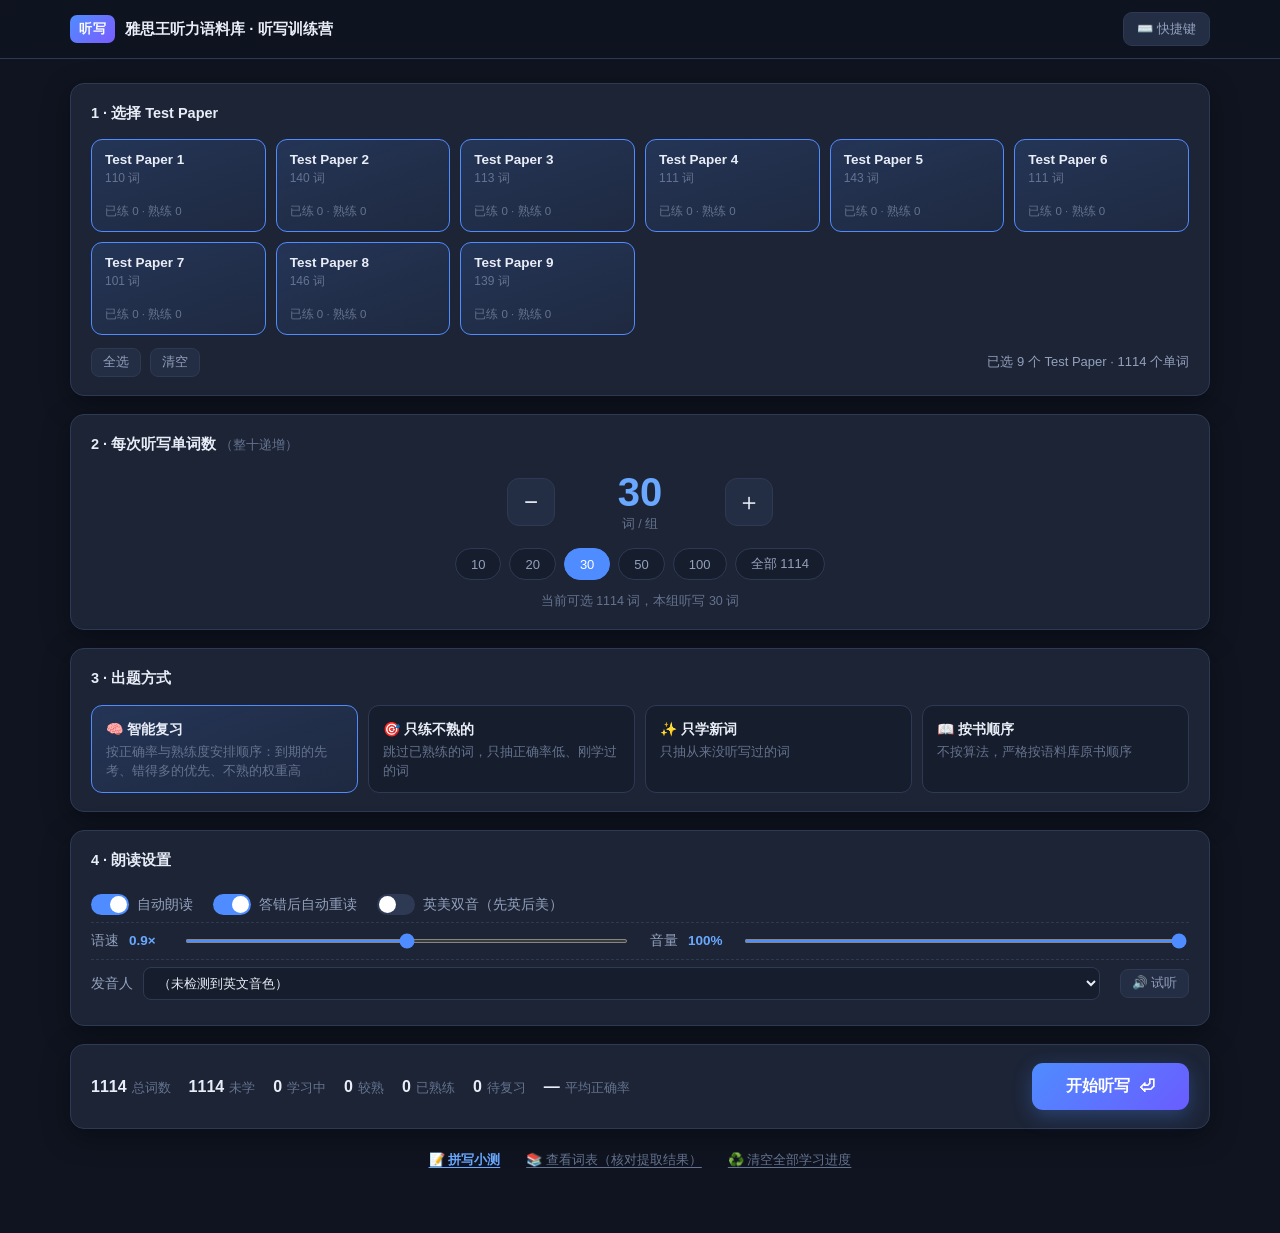
==== apps/tingxie/index.html @ d49f0456 "﻿feat: 雅思学习站首个版本（七模块框架 + 单词/听力/资料模块） 站点框架 - 顶部七大模块导航：单词 / 语法 / 听力 / 阅读 / 写作 / 口语 / 资料 - 地址栏路由 #模块/子模" ====
<!DOCTYPE html>
<html lang="zh-CN">
<head>
<meta charset="UTF-8">
<meta name="viewport" content="width=device-width, initial-scale=1.0">
<title>雅思听力语料库 · 听写训练营</title>
<link rel="stylesheet" href="css/style.css">
</head>
<body>
<script>/* 被「我的雅思学习站」以 iframe 嵌入时（?embed=1）隐藏自身品牌栏，保留功能按钮 */
if (new URLSearchParams(location.search).get('embed') === '1') document.body.classList.add('embed');</script>

<header class="topbar">
  <div class="topbar-inner">
    <div class="brand">
      <span class="brand-logo">听写</span>
      <span class="brand-name">雅思王听力语料库 · 听写训练营</span>
    </div>
    <button class="ghost-btn" id="btn-help" title="快捷键说明">⌨️ 快捷键</button>
  </div>
</header>

<main>
  <!-- ============ 设置页 ============ -->
  <section id="view-setup" class="view active">
    <div class="setup-wrap">

      <div class="panel">
        <div class="panel-title">1 · 选择 Test Paper</div>
        <div class="paper-grid" id="paper-grid"></div>
        <div class="paper-actions">
          <button class="mini-btn" id="btn-all-papers">全选</button>
          <button class="mini-btn" id="btn-clear-papers">清空</button>
          <span class="paper-summary" id="paper-summary">已选 0 个 Test Paper · 0 个单词</span>
        </div>
      </div>

      <div class="panel">
        <div class="panel-title">2 · 每次听写单词数 <span class="hint">（整十递增）</span></div>
        <div class="count-row">
          <button class="step-btn" id="btn-count-minus" title="减少 10">−</button>
          <div class="count-display"><span id="count-value">30</span><small>词 / 组</small></div>
          <button class="step-btn" id="btn-count-plus" title="增加 10">＋</button>
        </div>
        <div class="count-presets" id="count-presets"></div>
        <div class="count-note" id="count-note"></div>
      </div>

      <div class="panel">
        <div class="panel-title">3 · 出题方式</div>
        <div class="mode-choices">
          <label class="choice active" data-mode="smart">
            <input type="radio" name="mode" value="smart" checked>
            <span class="choice-name">🧠 智能复习</span>
            <span class="choice-desc">按正确率与熟练度安排顺序：到期的先考、错得多的优先、不熟的权重高</span>
          </label>
          <label class="choice" data-mode="weak">
            <input type="radio" name="mode" value="weak">
            <span class="choice-name">🎯 只练不熟的</span>
            <span class="choice-desc">跳过已熟练的词，只抽正确率低、刚学过的词</span>
          </label>
          <label class="choice" data-mode="new">
            <input type="radio" name="mode" value="new">
            <span class="choice-name">✨ 只学新词</span>
            <span class="choice-desc">只抽从来没听写过的词</span>
          </label>
          <label class="choice" data-mode="order">
            <input type="radio" name="mode" value="order">
            <span class="choice-name">📖 按书顺序</span>
            <span class="choice-desc">不按算法，严格按语料库原书顺序</span>
          </label>
        </div>
      </div>

      <div class="panel">
        <div class="panel-title">4 · 朗读设置</div>
        <div class="setting-row">
          <label class="switch"><input type="checkbox" id="opt-auto" checked><span></span> 自动朗读</label>
          <label class="switch"><input type="checkbox" id="opt-repeat" checked><span></span> 答错后自动重读</label>
          <label class="switch"><input type="checkbox" id="opt-accents"><span></span> 英美双音（先英后美）</label>
        </div>
        <div class="setting-row">
          <label class="slider-label">语速 <b id="rate-label">0.9×</b>
            <input type="range" id="opt-rate" min="0.5" max="1.3" step="0.05" value="0.9">
          </label>
          <label class="slider-label">音量 <b id="vol-label">100%</b>
            <input type="range" id="opt-vol" min="0" max="1" step="0.05" value="1">
          </label>
        </div>
        <div class="setting-row voice-row">
          <label class="slider-label">发音人
            <select id="opt-voice"></select>
          </label>
          <button class="mini-btn" id="btn-test-voice">🔊 试听</button>
        </div>
      </div>

      <div class="start-row">
        <div class="overview" id="overview"></div>
        <button class="primary-btn" id="btn-start">开始听写 &nbsp;⏎</button>
      </div>

      <div class="link-row">
        <button class="link-btn accent" id="btn-exam">📝 拼写小测</button>
        <button class="link-btn" id="btn-browse">📚 查看词表（核对提取结果）</button>
        <button class="link-btn danger" id="btn-reset">♻️ 清空全部学习进度</button>
      </div>
    </div>
  </section>

  <!-- ============ 听写页 ============ -->
  <section id="view-practice" class="view">
    <div class="practice-wrap">
      <div class="progress-track"><div class="progress-fill" id="progress-fill"></div></div>
      <div class="practice-top">
        <span id="session-label">—</span>
        <span id="session-pos">0 / 0</span>
      </div>

      <div class="speaker-zone">
        <button class="speaker-btn" id="btn-play" title="朗读（空格）">
          <span class="speaker-icon">🔊</span>
          <span class="speaker-text">空格键 重听</span>
        </button>
        <div class="speaker-sub" id="speaker-sub">按 Enter 提交答案</div>
      </div>

      <div class="input-zone">
        <input type="text" id="answer-input" class="answer-input"
               placeholder="听到什么就拼什么…" autocomplete="off" autocorrect="off"
               autocapitalize="off" spellcheck="false">
      </div>

      <div class="feedback" id="feedback"></div>

      <div class="practice-actions" id="practice-actions">
        <button class="ghost-btn small" id="btn-giveup" title="不会，直接看答案（Ctrl+Enter）">👀 不会，看答案</button>
        <button class="ghost-btn small" id="btn-skip" title="不会，跳过并看答案；本题按错误处理（Tab）">⏭ 不会，跳过</button>
        <button class="ghost-btn small" id="btn-end" title="结束本组">⏹ 结束本组</button>
      </div>
    </div>
  </section>

  <!-- ============ 结果页 ============ -->
  <section id="view-summary" class="view">
    <div class="summary-wrap">
      <div class="summary-hero">
        <div class="hero-icon" id="summary-icon">🎉</div>
        <div class="hero-score" id="summary-score">0%</div>
        <div class="hero-sub" id="summary-sub">—</div>
      </div>
      <div class="summary-stats" id="summary-stats"></div>
      <div class="summary-list-title">本组明细</div>
      <div class="summary-list" id="summary-list"></div>
      <div class="summary-actions">
        <button class="primary-btn" id="btn-again">再来一组 ⏎</button>
        <button class="ghost-btn" id="btn-back">返回设置</button>
      </div>
    </div>
  </section>

  <!-- ============ 词表页 ============ -->
  <section id="view-browse" class="view">
    <div class="browse-wrap">
      <div class="browse-toolbar">
        <select id="browse-paper"></select>
        <select id="browse-sort" title="排序方式">
          <option value="alpha">🔤 字母顺序</option>
          <option value="prof-desc">📈 熟练度 高 → 低</option>
          <option value="prof-asc">📉 熟练度 低 → 高</option>
        </select>
        <input type="text" id="browse-search" placeholder="🔍 搜索单词…">
        <button class="ghost-btn small" id="btn-browse-back">返回</button>
      </div>
      <div class="browse-note">
        词表由扫描版 PDF 经 OCR 提取并清理；生僻复数已自动回退到单数形式的释义。
        标注「补充」的释义不在公开词表内、由人工补充，欢迎核对。
      </div>
      <div class="browse-list" id="browse-list"></div>
    </div>
  </section>

  <!-- ============ 拼写小测：选择 Test Paper ============ -->
  <section id="view-exam" class="view">
    <div class="exam-wrap">
      <div class="exam-intro">
        <h2>📝 拼写小测</h2>
        <p>
          每次选 <b>一个 Test Paper</b>，测完该篇<b>全部单词</b>。<br>
          拼错或跳过的词<b>不会在本轮重复出现</b>，会记入错题本并降低熟练度。
        </p>
      </div>

      <div class="panel">
        <div class="panel-title">选择要测验的 Test Paper</div>
        <div class="exam-grid" id="exam-grid"></div>
      </div>

      <div class="panel">
        <div class="panel-title">出题顺序</div>
        <div class="setting-row">
          <label class="switch"><input type="checkbox" id="exam-shuffle" checked><span></span> 打乱顺序</label>
          <label class="switch"><input type="checkbox" id="exam-feedback" checked><span></span> 每答完立即显示对错</label>
          <label class="switch"><input type="checkbox" id="exam-skipleak"><span></span> 允许跳过（跳过的也算错题）</label>
        </div>
      </div>

      <div class="exam-history-entry">
        <button class="ghost-btn" id="btn-exam-history">📈 查看测验记录与正确率曲线</button>
        <button class="ghost-btn" id="btn-mistakes">📕 错题本 <b id="mistake-badge">0</b></button>
      </div>
    </div>
  </section>

  <!-- ============ 拼写小测：本轮结果 ============ -->
  <section id="view-examdone" class="view">
    <div class="summary-wrap">
      <div class="summary-hero">
        <div class="hero-icon" id="examdone-icon">🎉</div>
        <div class="hero-score" id="examdone-score">0%</div>
        <div class="hero-sub" id="examdone-sub">—</div>
      </div>

      <div class="summary-stats" id="examdone-stats"></div>

      <div class="examdone-compare panel" id="examdone-compare"></div>

      <div class="summary-list-title" id="examdone-list-title">本轮错题</div>
      <div class="summary-list" id="examdone-list"></div>

      <div class="summary-actions">
        <button class="primary-btn" id="btn-exam-again">再测一次 ⏎</button>
        <button class="ghost-btn" id="btn-exam-history2">📈 记录与曲线</button>
        <button class="ghost-btn" id="btn-exam-back">返回设置</button>
      </div>
    </div>
  </section>

  <!-- ============ 拼写小测：记录与正确率曲线 ============ -->
  <section id="view-examlog" class="view">
    <div class="examlog-wrap">
      <div class="browse-toolbar">
        <select id="log-paper">
          <option value="">全部 Test Paper</option>
        </select>
        <span class="log-stat" id="log-stat"></span>
        <button class="ghost-btn small" id="btn-log-back">返回</button>
      </div>

      <div class="panel">
        <div class="panel-title">正确率变化曲线</div>
        <div class="chart-host" id="chart-host"></div>
      </div>

      <div class="panel">
        <div class="panel-title">测验记录 <span class="hint" id="log-count"></span></div>
        <div class="log-list" id="log-list"></div>
        <div class="log-actions">
          <button class="link-btn danger" id="btn-log-clear">清空测验记录</button>
        </div>
      </div>
    </div>
  </section>

  <!-- ============ 错题本 ============ -->
  <section id="view-mistakes" class="view">
    <div class="examlog-wrap">
      <div class="browse-toolbar">
        <select id="mk-paper"></select>
        <label class="switch"><input type="checkbox" id="mk-onlyopen" checked><span></span> 只看未订正</label>
        <button class="ghost-btn small primary-lite" id="btn-mk-practice">🎧 练习这些错词</button>
        <button class="ghost-btn small" id="btn-mk-back">返回</button>
      </div>
      <div class="browse-note">
        拼错和跳过的词都会进这里，熟练度同时降一级。在「练习这些错词」里答对即视为订正。
      </div>
      <div class="mistake-list" id="mistake-list"></div>
    </div>
  </section>
</main>

<!-- 快捷键面板 -->
<div class="modal-mask" id="modal-help">
  <div class="modal">
    <div class="modal-title">⌨️ 快捷键</div>
    <table class="keys">
      <tr><td><kbd>空格</kbd></td><td>重听当前单词</td></tr>
      <tr><td><kbd>Enter</kbd></td><td>提交答案；判分后再按一次进入下一个单词</td></tr>
      <tr><td><kbd>Ctrl</kbd>+<kbd>Enter</kbd></td><td>不会，直接看答案（按错误处理）</td></tr>
      <tr><td><kbd>Tab</kbd></td><td>不会，跳过；显示答案并按<b>错误</b>处理，稍后重考</td></tr>
      <tr><td><kbd>1</kbd></td><td>判对（答案被误判为错时）</td></tr>
      <tr><td><kbd>2</kbd></td><td>判错（自己知道拼错了）</td></tr>
      <tr><td><kbd>3</kbd></td><td>标记「太简单」· 直接跳到熟练</td></tr>
      <tr><td><kbd>Esc</kbd></td><td>结束本组</td></tr>
      <tr><td><kbd>↑</kbd> / <kbd>↓</kbd></td><td>调整语速</td></tr>
      <tr><td><kbd>?</kbd></td><td>打开 / 关闭本说明</td></tr>
    </table>
    <button class="primary-btn" id="btn-help-close">知道了</button>
  </div>
</div>

<script src="data/paper1.js"></script>
<script src="data/paper2.js"></script>
<script src="data/paper3.js"></script>
<script src="data/paper4.js"></script>
<script src="data/paper5.js"></script>
<script src="data/paper6.js"></script>
<script src="data/paper7.js"></script>
<script src="data/paper8.js"></script>
<script src="data/paper9.js"></script>
<script src="js/srs.js"></script>
<script src="js/speech.js"></script>
<script src="js/exam.js"></script>
<script src="js/chart.js"></script>
<script src="js/app.js"></script>
</body>
</html>
---- apps/tingxie/css/style.css ----
/* ============================================================
   雅思听力语料库 · 听写训练营
   ============================================================ */
:root {
  --bg: #0f1420;
  --bg-soft: #161d2c;
  --panel: #1c2436;
  --panel-2: #232d43;
  --line: #2e3a54;
  --text: #e8edf7;
  --text-dim: #93a1bd;
  --text-mute: #65738f;
  --brand: #4f8cff;
  --brand-2: #6aa8ff;
  --ok: #2fbf71;
  --bad: #ef5350;
  --warn: #f5a623;
  --radius: 14px;
  --shadow: 0 8px 28px rgba(0, 0, 0, .35);
}

* { box-sizing: border-box; }

html, body {
  margin: 0;
  padding: 0;
  background: var(--bg);
  color: var(--text);
  font-family: -apple-system, BlinkMacSystemFont, "Segoe UI", "Microsoft YaHei",
               "PingFang SC", "Hiragino Sans GB", Roboto, sans-serif;
  font-size: 15px;
  line-height: 1.6;
  -webkit-font-smoothing: antialiased;
}

kbd {
  display: inline-block;
  padding: 1px 6px;
  border: 1px solid var(--line);
  border-bottom-width: 2px;
  border-radius: 5px;
  background: var(--panel-2);
  font-family: ui-monospace, Consolas, monospace;
  font-size: .82em;
  color: var(--text-dim);
}

/* ---------------- 顶栏 ---------------- */
.topbar {
  position: sticky;
  top: 0;
  z-index: 50;
  background: rgba(15, 20, 32, .88);
  backdrop-filter: blur(10px);
  border-bottom: 1px solid var(--line);
}
.topbar-inner {
  max-width: 1180px;
  margin: 0 auto;
  padding: 12px 20px;
  display: flex;
  align-items: center;
  justify-content: space-between;
  gap: 14px;
}
.brand { display: flex; align-items: center; gap: 10px; min-width: 0; }
.brand-logo {
  background: linear-gradient(135deg, var(--brand), #7b5cff);
  color: #fff;
  font-weight: 700;
  font-size: 13px;
  padding: 4px 9px;
  border-radius: 7px;
  letter-spacing: .5px;
  flex: none;
}
.brand-name {
  font-weight: 600;
  font-size: 15px;
  white-space: nowrap;
  overflow: hidden;
  text-overflow: ellipsis;
}

/* ---------------- 通用按钮 ---------------- */
.ghost-btn {
  background: var(--panel-2);
  color: var(--text-dim);
  border: 1px solid var(--line);
  padding: 7px 13px;
  border-radius: 9px;
  cursor: pointer;
  font-size: 13px;
  font-family: inherit;
  transition: .15s;
  white-space: nowrap;
}
.ghost-btn:hover { color: var(--text); border-color: var(--brand); }
.ghost-btn.small { padding: 6px 11px; font-size: 12.5px; }

.primary-btn {
  background: linear-gradient(135deg, var(--brand), #6a5cff);
  color: #fff;
  border: none;
  padding: 13px 34px;
  border-radius: 11px;
  font-size: 16px;
  font-weight: 600;
  font-family: inherit;
  cursor: pointer;
  box-shadow: 0 6px 20px rgba(79, 140, 255, .3);
  transition: .15s;
}
.primary-btn:hover { transform: translateY(-1px); box-shadow: 0 9px 26px rgba(79, 140, 255, .42); }
.primary-btn:active { transform: translateY(0); }

.mini-btn {
  background: var(--panel-2);
  color: var(--text-dim);
  border: 1px solid var(--line);
  padding: 5px 11px;
  border-radius: 8px;
  cursor: pointer;
  font-size: 12.5px;
  font-family: inherit;
  transition: .15s;
}
.mini-btn:hover { color: var(--text); border-color: var(--brand); }
.mini-btn.primary { background: var(--brand); color: #fff; border-color: var(--brand); }

.link-btn {
  background: none;
  border: none;
  color: var(--text-mute);
  cursor: pointer;
  font-size: 13px;
  font-family: inherit;
  text-decoration: underline;
  text-underline-offset: 3px;
  padding: 4px 6px;
}
.link-btn:hover { color: var(--brand-2); }
.link-btn.danger:hover { color: var(--bad); }

/* ---------------- 视图 ---------------- */
.view { display: none; }
.view.active { display: block; }

main { max-width: 1180px; margin: 0 auto; padding: 24px 20px 60px; }

.browser-warn {
  background: rgba(245, 166, 35, .12);
  border: 1px solid rgba(245, 166, 35, .4);
  color: var(--warn);
  padding: 12px 16px;
  border-radius: 10px;
  margin-bottom: 18px;
  font-size: 14px;
}

/* ---------------- 设置页 ---------------- */
.setup-wrap { display: flex; flex-direction: column; gap: 18px; }

.panel {
  background: var(--panel);
  border: 1px solid var(--line);
  border-radius: var(--radius);
  padding: 18px 20px;
  box-shadow: var(--shadow);
}
.panel-title {
  font-size: 14.5px;
  font-weight: 600;
  margin-bottom: 14px;
  color: var(--text);
}
.panel-title .hint { font-weight: 400; color: var(--text-mute); font-size: 12.5px; }

/* Test Paper 卡片 */
.paper-grid {
  display: grid;
  grid-template-columns: repeat(auto-fill, minmax(150px, 1fr));
  gap: 10px;
}
.paper-card {
  background: var(--bg-soft);
  border: 1.5px solid var(--line);
  border-radius: 11px;
  padding: 12px 13px;
  cursor: pointer;
  text-align: left;
  font-family: inherit;
  color: var(--text-dim);
  display: flex;
  flex-direction: column;
  gap: 3px;
  transition: .15s;
}
.paper-card:hover { border-color: var(--brand); transform: translateY(-1px); }
.paper-card.active {
  border-color: var(--brand);
  background: linear-gradient(160deg, rgba(79, 140, 255, .16), rgba(79, 140, 255, .05));
  color: var(--text);
}
.pc-no { font-weight: 600; font-size: 13.5px; }
.pc-count { font-size: 12px; color: var(--text-mute); }
.pc-bar {
  display: block;
  height: 4px;
  background: var(--line);
  border-radius: 3px;
  overflow: hidden;
  margin: 5px 0 2px;
}
.pc-bar i { display: block; height: 100%; background: var(--ok); border-radius: 3px; transition: .3s; }
.pc-meta { font-size: 11.5px; color: var(--text-mute); }

.paper-actions {
  display: flex;
  align-items: center;
  gap: 9px;
  margin-top: 13px;
  flex-wrap: wrap;
}
.paper-summary { color: var(--text-dim); font-size: 13px; margin-left: auto; }

/* 单词数 */
.count-row {
  display: flex;
  align-items: center;
  justify-content: center;
  gap: 20px;
  margin: 4px 0 14px;
}
.step-btn {
  width: 48px;
  height: 48px;
  border-radius: 12px;
  background: var(--panel-2);
  border: 1px solid var(--line);
  color: var(--text);
  font-size: 24px;
  line-height: 1;
  cursor: pointer;
  font-family: inherit;
  transition: .15s;
}
.step-btn:hover { border-color: var(--brand); background: var(--brand); }
.count-display {
  min-width: 130px;
  text-align: center;
  display: flex;
  flex-direction: column;
}
.count-display span {
  font-size: 40px;
  font-weight: 700;
  line-height: 1.1;
  color: var(--brand-2);
  font-variant-numeric: tabular-nums;
}
.count-display small { color: var(--text-mute); font-size: 12.5px; }

.count-presets { display: flex; gap: 8px; justify-content: center; flex-wrap: wrap; }
.preset-btn {
  background: var(--bg-soft);
  border: 1px solid var(--line);
  color: var(--text-dim);
  padding: 6px 15px;
  border-radius: 20px;
  cursor: pointer;
  font-size: 13px;
  font-family: inherit;
  transition: .15s;
}
.preset-btn:hover { border-color: var(--brand); color: var(--text); }
.preset-btn.active { background: var(--brand); border-color: var(--brand); color: #fff; }
.count-note { text-align: center; color: var(--text-mute); font-size: 12.5px; margin-top: 11px; }

/* 出题方式 */
.mode-choices { display: grid; grid-template-columns: repeat(auto-fit, minmax(240px, 1fr)); gap: 10px; }
.choice {
  background: var(--bg-soft);
  border: 1.5px solid var(--line);
  border-radius: 11px;
  padding: 12px 14px;
  cursor: pointer;
  display: flex;
  flex-direction: column;
  gap: 3px;
  transition: .15s;
}
.choice:hover { border-color: var(--brand); }
.choice.active {
  border-color: var(--brand);
  background: linear-gradient(160deg, rgba(79, 140, 255, .16), rgba(79, 140, 255, .05));
}
.choice input { display: none; }
.choice-name { font-weight: 600; font-size: 14px; color: var(--text); }
.choice-desc { font-size: 12.5px; color: var(--text-mute); line-height: 1.5; }

/* 朗读设置 */
.setting-row {
  display: flex;
  flex-wrap: wrap;
  gap: 20px;
  align-items: center;
  padding: 7px 0;
}
.setting-row + .setting-row { border-top: 1px dashed var(--line); }
.switch { display: flex; align-items: center; gap: 8px; cursor: pointer; font-size: 13.5px; color: var(--text-dim); }
.switch input { display: none; }
.switch span {
  width: 38px;
  height: 21px;
  border-radius: 11px;
  background: var(--line);
  position: relative;
  transition: .2s;
  flex: none;
}
.switch span::after {
  content: '';
  position: absolute;
  top: 2px; left: 2px;
  width: 17px; height: 17px;
  border-radius: 50%;
  background: #fff;
  transition: .2s;
}
.switch input:checked + span { background: var(--brand); }
.switch input:checked + span::after { transform: translateX(17px); }

.slider-label {
  display: flex;
  align-items: center;
  gap: 10px;
  font-size: 13.5px;
  color: var(--text-dim);
  flex: 1;
  min-width: 220px;
}
.slider-label b { color: var(--brand-2); font-variant-numeric: tabular-nums; min-width: 44px; }
input[type=range] {
  flex: 1;
  accent-color: var(--brand);
  height: 4px;
  cursor: pointer;
}
.voice-row select {
  flex: 1;
  background: var(--bg-soft);
  color: var(--text);
  border: 1px solid var(--line);
  border-radius: 8px;
  padding: 7px 10px;
  font-family: inherit;
  font-size: 13px;
  min-width: 200px;
}

/* 开始行 */
.start-row {
  display: flex;
  align-items: center;
  justify-content: space-between;
  gap: 20px;
  flex-wrap: wrap;
  background: var(--panel);
  border: 1px solid var(--line);
  border-radius: var(--radius);
  padding: 18px 20px;
  box-shadow: var(--shadow);
}
.overview { display: flex; flex-wrap: wrap; gap: 8px 18px; }
.ov-item { font-size: 12.5px; color: var(--text-mute); display: flex; align-items: baseline; gap: 5px; }
.ov-item b { color: var(--text); font-size: 16px; font-variant-numeric: tabular-nums; }

.link-row { display: flex; gap: 14px; justify-content: center; flex-wrap: wrap; }

/* ---------------- 听写页 ---------------- */
.practice-wrap {
  max-width: 660px;
  margin: 0 auto;
  display: flex;
  flex-direction: column;
  gap: 20px;
}
.progress-track {
  height: 6px;
  background: var(--panel);
  border-radius: 4px;
  overflow: hidden;
  border: 1px solid var(--line);
}
.progress-fill {
  height: 100%;
  width: 0;
  background: linear-gradient(90deg, var(--brand), #6a5cff);
  border-radius: 4px;
  transition: width .3s;
}
.practice-top {
  display: flex;
  justify-content: space-between;
  color: var(--text-mute);
  font-size: 13px;
  margin-top: -8px;
}

.speaker-zone { display: flex; flex-direction: column; align-items: center; gap: 10px; padding: 14px 0 0; }
.speaker-btn {
  width: 168px;
  height: 168px;
  border-radius: 50%;
  background: radial-gradient(circle at 35% 30%, #2b3a5c, #1a2233);
  border: 2px solid var(--line);
  color: var(--text);
  cursor: pointer;
  display: flex;
  flex-direction: column;
  align-items: center;
  justify-content: center;
  gap: 6px;
  transition: .18s;
  font-family: inherit;
}
.speaker-btn:hover { border-color: var(--brand); box-shadow: 0 0 0 8px rgba(79, 140, 255, .09); }
.speaker-btn:active { transform: scale(.97); }
.speaker-btn.playing { border-color: var(--brand); box-shadow: 0 0 0 12px rgba(79, 140, 255, .16); }
.speaker-icon { font-size: 52px; line-height: 1; }
.speaker-text { font-size: 13px; color: var(--text-mute); }
.speaker-sub { font-size: 13px; color: var(--text-mute); }

.input-zone { display: flex; justify-content: center; }
.answer-input {
  width: 100%;
  max-width: 480px;
  background: var(--bg-soft);
  border: 2px solid var(--line);
  border-radius: 13px;
  padding: 17px 20px;
  color: var(--text);
  font-size: 24px;
  font-family: ui-monospace, Consolas, "Courier New", monospace;
  letter-spacing: 1px;
  text-align: center;
  outline: none;
  transition: .15s;
}
.answer-input:focus { border-color: var(--brand); box-shadow: 0 0 0 4px rgba(79, 140, 255, .14); }
.answer-input:disabled { opacity: .5; }

.feedback { min-height: 0; text-align: center; }
.feedback:empty { display: none; }
.feedback.ok, .feedback.bad, .feedback.warn {
  border-radius: 12px;
  padding: 15px 20px;
  animation: pop .2s ease-out;
}
.feedback.ok { background: rgba(47, 191, 113, .1); border: 1px solid rgba(47, 191, 113, .38); }
.feedback.bad { background: rgba(239, 83, 80, .1); border: 1px solid rgba(239, 83, 80, .38); }
.feedback.warn { background: rgba(245, 166, 35, .1); border: 1px solid rgba(245, 166, 35, .38); color: var(--warn); }
@keyframes pop { from { opacity: 0; transform: translateY(6px); } to { opacity: 1; transform: none; } }

.fb-head { font-size: 19px; font-weight: 600; margin-bottom: 7px; }
.feedback.ok .fb-head { color: var(--ok); }
.feedback.bad .fb-head { color: var(--bad); }
.fb-body { display: flex; align-items: baseline; justify-content: center; gap: 14px; flex-wrap: wrap; }
.fb-word { font-size: 26px; font-weight: 700; letter-spacing: .5px; font-family: ui-monospace, Consolas, monospace; }
.fb-ipa { color: var(--text-dim); font-size: 14px; }
.fb-mean { color: var(--text-dim); font-size: 14px; }
.fb-yours { margin-top: 8px; font-size: 13.5px; color: var(--text-mute); }
.fb-yours s { color: var(--bad); }
.fb-choices { display: flex; gap: 9px; justify-content: center; margin-top: 13px; flex-wrap: wrap; }

/* 「太简单」点击后的状态 */
.mini-btn.done,
.mini-btn.done:hover {
  background: rgba(47, 191, 113, .16);
  border-color: var(--ok);
  color: var(--ok);
  cursor: default;
  opacity: 1;
}
.mini-btn:disabled { opacity: .9; }
.fb-easy-tip {
  margin-top: 10px;
  font-size: 12.5px;
  color: var(--ok);
  animation: pop .2s ease-out;
}

/* 释义 / 音标来源提示 */
.mean-note, .ipa-note {
  display: inline-block;
  margin-left: 6px;
  padding: 0 5px;
  border-radius: 4px;
  font-style: normal;
  font-size: 10.5px;
  line-height: 16px;
  vertical-align: 1px;
  background: rgba(245, 166, 35, .16);
  color: var(--warn);
  white-space: nowrap;
}
.ipa-note { background: rgba(147, 161, 189, .16); color: var(--text-mute); }

.practice-actions { display: flex; gap: 10px; justify-content: center; padding-bottom: 20px; }

/* ---------------- 结果页 ---------------- */
.summary-wrap {
  max-width: 820px;
  margin: 0 auto;
  display: flex;
  flex-direction: column;
  gap: 20px;
}
.summary-hero {
  background: var(--panel);
  border: 1px solid var(--line);
  border-radius: var(--radius);
  padding: 28px 20px 22px;
  text-align: center;
  box-shadow: var(--shadow);
}
.hero-icon { font-size: 44px; line-height: 1; }
.hero-score {
  font-size: 60px;
  font-weight: 700;
  color: var(--brand-2);
  line-height: 1.15;
  font-variant-numeric: tabular-nums;
}
.hero-sub { color: var(--text-mute); font-size: 13.5px; }

.summary-stats { display: grid; grid-template-columns: repeat(5, 1fr); gap: 10px; }
.stat-box {
  background: var(--panel);
  border: 1px solid var(--line);
  border-radius: 11px;
  padding: 14px 6px;
  text-align: center;
  display: flex;
  flex-direction: column;
  gap: 2px;
}
.stat-box b { font-size: 23px; font-variant-numeric: tabular-nums; }
.stat-box span { font-size: 11.5px; color: var(--text-mute); }

.summary-list-title { font-size: 14px; font-weight: 600; color: var(--text-dim); margin-bottom: -8px; }
.summary-list {
  background: var(--panel);
  border: 1px solid var(--line);
  border-radius: var(--radius);
  overflow: hidden;
  max-height: 460px;
  overflow-y: auto;
}
.sl-row {
  display: grid;
  grid-template-columns: 26px 1fr auto 1fr auto 36px;
  gap: 10px;
  align-items: center;
  padding: 10px 15px;
  border-bottom: 1px solid var(--line);
  font-size: 13.5px;
}
.sl-row:last-child { border-bottom: none; }
.sl-row.ok { background: rgba(47, 191, 113, .05); }
.sl-row.bad { background: rgba(239, 83, 80, .06); }
.sl-row.skip { background: rgba(255, 255, 255, .02); color: var(--text-mute); }
.sl-mark { font-weight: 700; text-align: center; }
.sl-row.ok .sl-mark { color: var(--ok); }
.sl-row.bad .sl-mark { color: var(--bad); }
.sl-word { font-weight: 600; font-family: ui-monospace, Consolas, monospace; font-size: 14.5px; }
.sl-ipa { color: var(--text-mute); font-size: 12.5px; }
.sl-mean { color: var(--text-dim); font-size: 12.5px; overflow: hidden; text-overflow: ellipsis; white-space: nowrap; }
.sl-tag { color: var(--text-mute); font-size: 11.5px; white-space: nowrap; }
.sl-play {
  background: none;
  border: none;
  cursor: pointer;
  font-size: 15px;
  opacity: .55;
  transition: .15s;
}
.sl-play:hover { opacity: 1; }

.summary-actions { display: flex; gap: 12px; justify-content: center; }

/* ---------------- 词表页 ---------------- */
.browse-wrap { max-width: 980px; margin: 0 auto; }
.browse-toolbar { display: flex; gap: 10px; margin-bottom: 12px; flex-wrap: wrap; }
.browse-toolbar select, .browse-toolbar input {
  background: var(--panel);
  border: 1px solid var(--line);
  color: var(--text);
  border-radius: 9px;
  padding: 9px 12px;
  font-family: inherit;
  font-size: 13.5px;
}
.browse-toolbar input { flex: 1; min-width: 180px; }
.browse-note {
  color: var(--text-mute);
  font-size: 12.5px;
  margin-bottom: 12px;
  padding: 9px 13px;
  background: rgba(245, 166, 35, .07);
  border-left: 3px solid var(--warn);
  border-radius: 6px;
}
.browse-list {
  background: var(--panel);
  border: 1px solid var(--line);
  border-radius: var(--radius);
  overflow: hidden;
}
.br-row {
  display: grid;
  /*
   * 各列必须是固定宽度：
   *   之前用 minmax(120px,1fr) 之类，会让单词列按各行的实际内容宽度自己伸缩，
   *   导致后面的音标列/释义列每行左边界都不一样（实测最大差 11px），看起来参差不齐。
   *   用固定值后所有行的左边界完全对齐。
   */
  grid-template-columns: 30px minmax(130px, 190px) 178px minmax(0, 1fr) 88px;
  gap: 14px;
  align-items: center;
  padding: 8px 15px;
  border-bottom: 1px solid var(--line);
  font-size: 13.5px;
}
.br-row:last-child { border-bottom: none; }
.br-row:hover { background: var(--panel-2); }
.br-play {
  background: none; border: none; cursor: pointer; font-size: 14px; opacity: .5;
  text-align: left; padding: 0;
}
.br-play:hover { opacity: 1; }

/* 每一列统一左对齐 */
.br-word,
.br-ipa,
.br-mean,
.br-stat { text-align: left; min-width: 0; }

.br-word { font-weight: 600; font-family: ui-monospace, Consolas, monospace; font-size: 14.5px; }
.br-ipa { color: var(--text-mute); font-size: 12px; }
.br-mean { color: var(--text-dim); font-size: 12.5px; }
.br-stat {
  color: var(--text-mute);
  font-size: 11.5px;
  white-space: nowrap;
  display: flex;
  align-items: center;
  gap: 7px;
  justify-content: flex-start;
}

/* 熟练度小方块 */
.pips { display: inline-flex; gap: 2px; flex: none; }
.pip {
  width: 6px; height: 6px;
  border-radius: 2px;
  background: var(--line);
  display: block;
}
.pip.on { background: var(--brand); }
.pip.none { width: 10px; background: none; border: 1px dashed var(--line); }

.empty { padding: 26px; text-align: center; color: var(--text-mute); }

/* ============================================================
   拼写小测
   ============================================================ */
.exam-wrap,
.examlog-wrap {
  max-width: 980px;
  margin: 0 auto;
  display: flex;
  flex-direction: column;
  gap: 18px;
}
.exam-intro h2 { margin: 0 0 8px; font-size: 22px; }
.exam-intro p { margin: 0; color: var(--text-dim); font-size: 14px; line-height: 1.8; }
.exam-intro b { color: var(--brand-2); }

.exam-grid {
  display: grid;
  grid-template-columns: repeat(auto-fill, minmax(260px, 1fr));
  gap: 11px;
}
.exam-card {
  background: var(--bg-soft);
  border: 1.5px solid var(--line);
  border-radius: 12px;
  padding: 13px 15px;
  cursor: pointer;
  font-family: inherit;
  color: var(--text-dim);
  text-align: left;
  display: flex;
  flex-direction: column;
  gap: 7px;
  transition: .15s;
}
.exam-card:hover { border-color: var(--brand); transform: translateY(-1px); }
.ec-head { display: flex; justify-content: space-between; align-items: baseline; }
.ec-no { font-weight: 600; font-size: 14.5px; color: var(--text); }
.ec-words { font-size: 12px; color: var(--text-mute); }
.ec-last { font-size: 12.5px; display: flex; align-items: center; gap: 6px; flex-wrap: wrap; }
.ec-last b { color: var(--brand-2); font-size: 16px; }
.ec-none { color: var(--text-mute); }
.ec-times { color: var(--text-mute); margin-left: auto; font-size: 11.5px; }
.trend { font-style: normal; font-size: 11.5px; }
.trend.up, .up { color: var(--ok); }
.trend.down, .down { color: var(--bad); }
.trend.flat, .flat { color: var(--text-mute); }
.ec-foot {
  display: flex; justify-content: space-between; align-items: center;
  border-top: 1px dashed var(--line); padding-top: 7px; font-size: 12px;
}
.ec-mk { color: var(--warn); }
.ec-mk.ok { color: var(--ok); }
.ec-go { color: var(--brand-2); font-weight: 600; }

.exam-history-entry { display: flex; gap: 12px; flex-wrap: wrap; justify-content: center; }
#mistake-badge {
  display: inline-block; min-width: 18px; padding: 0 6px;
  background: var(--bad); color: #fff; border-radius: 9px;
  font-size: 11.5px; line-height: 18px; text-align: center; margin-left: 4px;
}
.primary-lite { background: var(--brand); color: #fff; border-color: var(--brand); }

.examdone-compare { text-align: center; }
.cmp-line { font-size: 14px; color: var(--text-dim); }
.cmp-line b { color: var(--text); }
.cmp-diff { margin-left: 10px; font-weight: 600; }
.cmp-diff.up { color: var(--ok); }
.cmp-diff.down { color: var(--bad); }
.cmp-diff.flat { color: var(--text-mute); }

/* 测验记录页 */
.log-stat { font-size: 13px; color: var(--text-dim); margin-left: auto; }
.log-stat b { color: var(--text); }
.chart-host { position: relative; width: 100%; min-height: 200px; }
.linechart { width: 100%; height: 260px; display: block; overflow: visible; }
.chart-empty { padding: 55px 20px; text-align: center; color: var(--text-mute); font-size: 13.5px; }
.linechart .grid { stroke: var(--line); stroke-width: 1; }
.linechart .grid.base { stroke: #3d4a68; }
.linechart .grid.pass { stroke: rgba(245, 166, 35, .45); stroke-dasharray: 5 5; }
.linechart .chart-area { fill: rgba(79, 140, 255, .13); }
.linechart .chart-line {
  fill: none; stroke: var(--brand); stroke-width: 2.5;
  stroke-linejoin: round; stroke-linecap: round;
  vector-effect: non-scaling-stroke;
}
.linechart .chart-dot {
  fill: var(--bg); stroke: var(--brand); stroke-width: 2.5; cursor: pointer;
}
.linechart .axis-y, .linechart .axis-x { fill: var(--text-mute); font-size: 11px; }
.chart-tip {
  position: absolute; transform: translate(-50%, -135%);
  background: var(--panel-2); border: 1px solid var(--brand);
  color: var(--text); padding: 5px 9px; border-radius: 7px;
  font-size: 12px; white-space: nowrap; pointer-events: none;
  display: flex; gap: 7px; z-index: 5;
}
.chart-tip b { color: var(--brand-2); }
.chart-tip[hidden] { display: none; }

.log-list { display: flex; flex-direction: column; }
.log-row {
  display: grid;
  grid-template-columns: 96px 128px 62px minmax(0, 1fr) auto auto;
  gap: 10px;
  align-items: center;
  padding: 9px 2px;
  border-bottom: 1px solid var(--line);
  font-size: 13px;
}
.log-row:last-child { border-bottom: none; }
.lg-time { color: var(--text-mute); font-size: 12px; white-space: nowrap; }
.lg-paper { color: var(--text-dim); font-size: 12.5px; white-space: nowrap; }
.lg-score { font-weight: 700; font-variant-numeric: tabular-nums; }
.lg-score.good { color: var(--ok); }
.lg-score.mid { color: var(--warn); }
.lg-score.poor { color: var(--bad); }
.lg-detail { color: var(--text-mute); font-size: 12px; }
.lg-dur { color: var(--text-mute); font-size: 12px; white-space: nowrap; }
.lg-toggle {
  background: var(--panel-2); border: 1px solid var(--line); color: var(--text-dim);
  padding: 3px 9px; border-radius: 7px; cursor: pointer; font-size: 11.5px;
  font-family: inherit; white-space: nowrap;
}
.lg-toggle:hover { border-color: var(--brand); color: var(--text); }
.lg-toggle.open { border-color: var(--brand); color: var(--brand-2); }
.lg-words {
  grid-column: 1 / -1;
  display: flex; flex-wrap: wrap; gap: 7px;
  padding: 8px 0 4px;
}
.lg-words[hidden] { display: none; }
.lw {
  background: rgba(239, 83, 80, .1); border: 1px solid rgba(239, 83, 80, .35);
  border-radius: 6px; padding: 2px 8px; font-size: 12.5px;
  font-family: ui-monospace, Consolas, monospace; color: var(--text);
}
.lw i { color: var(--text-mute); font-style: normal; font-size: 10.5px; margin-left: 5px; }
.log-actions { display: flex; justify-content: flex-end; margin-top: 12px; }

/* 错题本 */
.mistake-list {
  background: var(--panel); border: 1px solid var(--line);
  border-radius: var(--radius); overflow: hidden;
}
.mk-row {
  display: grid;
  grid-template-columns: 30px minmax(120px, 175px) minmax(0, 1fr) 76px 64px 94px 64px 28px;
  gap: 11px; align-items: center;
  padding: 9px 15px; border-bottom: 1px solid var(--line); font-size: 13px;
}
.mk-row:last-child { border-bottom: none; }
.mk-row.cleared { opacity: .55; }
.mk-row:hover { background: var(--panel-2); }
.mk-play { background: none; border: none; cursor: pointer; font-size: 14px; opacity: .5; padding: 0; }
.mk-play:hover { opacity: 1; }
.mk-word { font-weight: 600; font-family: ui-monospace, Consolas, monospace; font-size: 14.5px; }
.mk-mean { color: var(--text-dim); font-size: 12.5px; overflow: hidden; text-overflow: ellipsis; white-space: nowrap; }
.mk-st, .mk-count, .mk-time { color: var(--text-mute); font-size: 11.5px; white-space: nowrap; }
.mk-badge {
  font-size: 11px; padding: 2px 7px; border-radius: 6px; white-space: nowrap; text-align: center;
  background: rgba(245, 166, 35, .16); color: var(--warn);
}
.mk-row.cleared .mk-badge { background: rgba(47, 191, 113, .16); color: var(--ok); }
.mk-del {
  background: none; border: none; color: var(--text-mute); cursor: pointer;
  font-size: 17px; line-height: 1; padding: 0;
}
.mk-del:hover { color: var(--bad); }

.link-btn.accent { color: var(--brand-2); font-weight: 600; }

@media (max-width: 720px) {
  .exam-grid { grid-template-columns: 1fr; }
  .log-row { grid-template-columns: 1fr auto; row-gap: 4px; }
  .lg-paper, .lg-dur { display: none; }
  .lg-detail { grid-column: 1 / -1; }
  .mk-row { grid-template-columns: 26px 1fr auto 28px; row-gap: 3px; }
  .mk-mean { grid-column: 1 / -1; white-space: normal; }
  .mk-st, .mk-count, .mk-time, .mk-badge { display: none; }
}

/* ---------------- 弹窗 ---------------- */
.modal-mask {
  display: none;
  position: fixed;
  inset: 0;
  background: rgba(0, 0, 0, .62);
  z-index: 100;
  align-items: center;
  justify-content: center;
  padding: 20px;
}
.modal-mask.open { display: flex; }
.modal {
  background: var(--panel);
  border: 1px solid var(--line);
  border-radius: var(--radius);
  padding: 22px 24px;
  max-width: 460px;
  width: 100%;
  box-shadow: var(--shadow);
  max-height: 88vh;
  overflow-y: auto;
}
.modal-title { font-size: 17px; font-weight: 600; margin-bottom: 15px; }
.keys { width: 100%; border-collapse: collapse; font-size: 13.5px; }
.keys td { padding: 7px 6px; border-bottom: 1px solid var(--line); color: var(--text-dim); }
.keys td:first-child { width: 150px; white-space: nowrap; }
.keys tr:last-child td { border-bottom: none; }
.modal .primary-btn { width: 100%; margin-top: 17px; padding: 11px; font-size: 15px; }

/* ---------------- 响应式 ---------------- */
@media (max-width: 720px) {
  main { padding: 16px 13px 44px; }
  .topbar-inner { padding: 10px 13px; }
  .brand-name { font-size: 13.5px; }
  .summary-stats { grid-template-columns: repeat(2, 1fr); }
  .sl-row { grid-template-columns: 22px 1fr auto 34px; }
  .sl-ipa, .sl-mean, .sl-tag { display: none; }
  /* 手机上音标让位，但释义要保留（换到第二行整行显示） */
  .br-row {
    grid-template-columns: 26px minmax(0, 1fr) auto;
    grid-template-areas:
      "play word stat"
      "mean mean mean";
    row-gap: 3px;
    align-items: center;
  }
  .br-play { grid-area: play; }
  .br-word { grid-area: word; }
  .br-stat { grid-area: stat; }
  .br-mean { grid-area: mean; }
  .br-ipa { display: none; }
  .answer-input { font-size: 20px; }
  .speaker-btn { width: 140px; height: 140px; }
  .speaker-icon { font-size: 42px; }
  .count-display span { font-size: 32px; }
  .hero-score { font-size: 46px; }
  .start-row { flex-direction: column; align-items: stretch; }
  .start-row .primary-btn { width: 100%; }
}

/* ================= 嵌入「我的雅思学习站」时（?embed=1） =================
 * 隐藏本模块自己的品牌栏，只保留功能按钮，避免与外层导航重复。
 * 直接双击打开 tingxie/index.html 时不受影响（无 embed 参数）。 */
body.embed .topbar-inner { padding: 8px 16px; }
body.embed .topbar .brand { display: none; }
body.embed main { padding-top: 16px; }
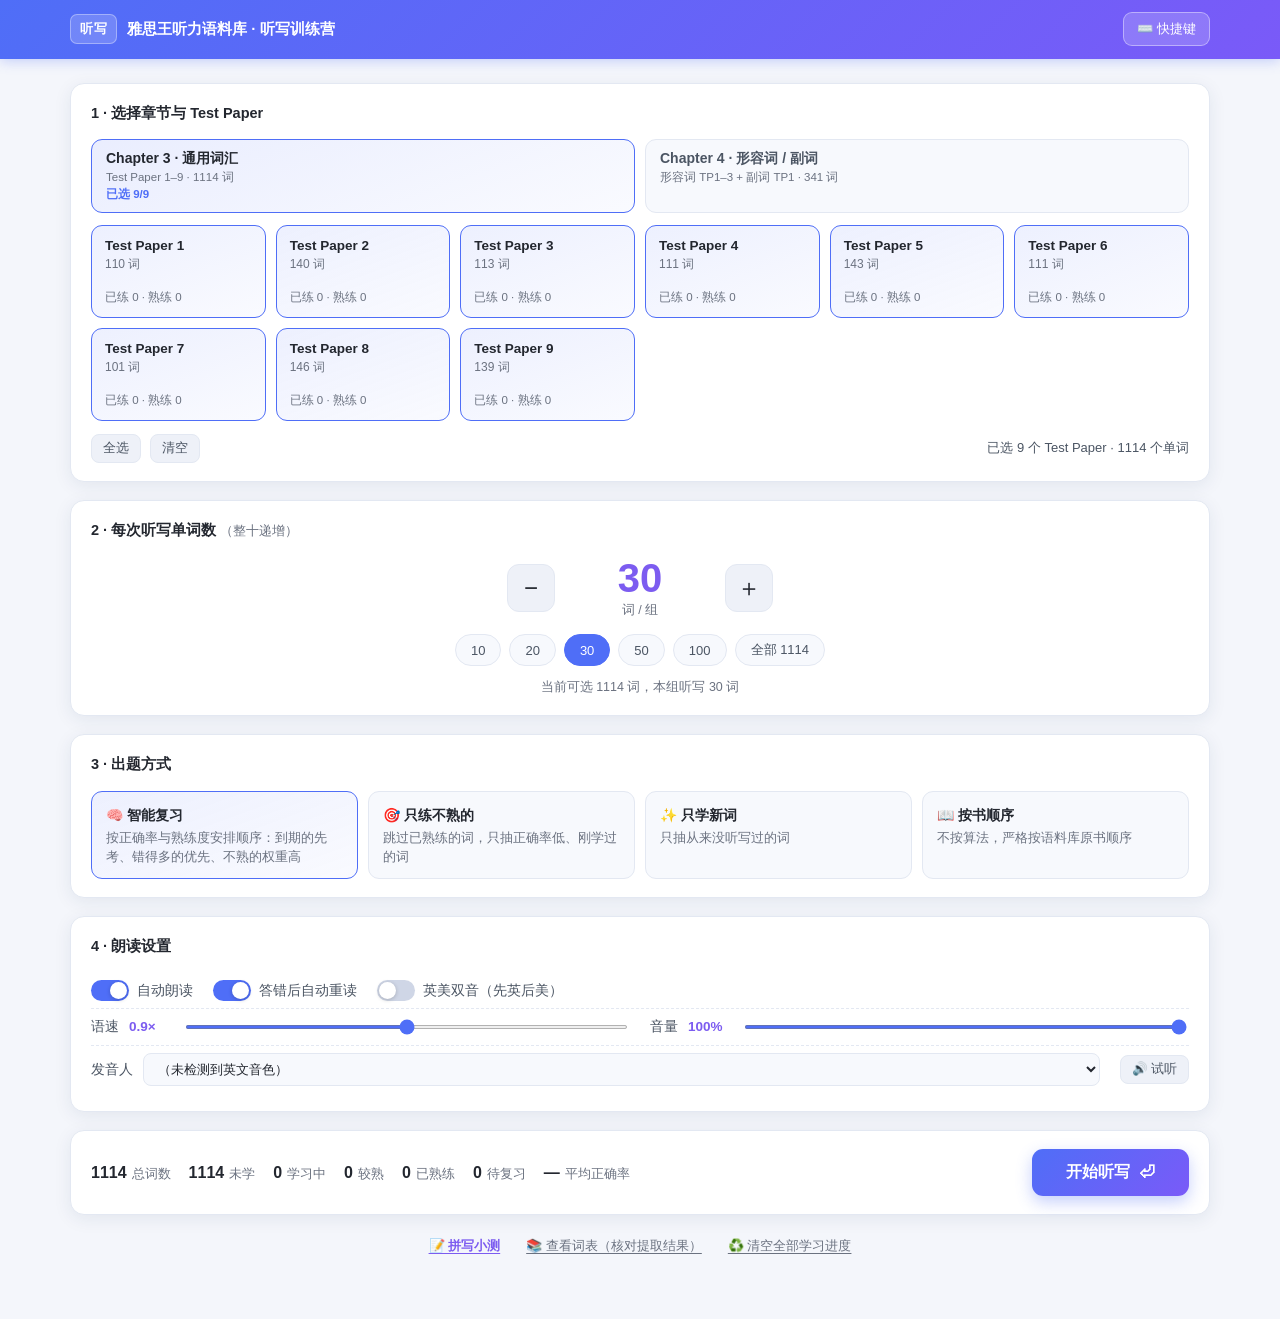
==== commit 192bdd4b: "﻿feat(听力): 新增 Chapter 4 词库（形容词/副词）并支持按章节选择 Test Paper 数据提取（沿用 Chapter 3 的处理方式） - 源文件：雅思王听力语料库_79-89." ====
--- a/apps/tingxie/index.html
+++ b/apps/tingxie/index.html
@@ -26,7 +26,8 @@
     <div class="setup-wrap">
 
       <div class="panel">
-        <div class="panel-title">1 · 选择 Test Paper</div>
+        <div class="panel-title">1 · 选择章节与 Test Paper</div>
+        <div class="chapter-tabs" id="chapter-tabs"></div>
         <div class="paper-grid" id="paper-grid"></div>
         <div class="paper-actions">
           <button class="mini-btn" id="btn-all-papers">全选</button>
@@ -308,6 +309,12 @@
 <script src="data/paper7.js"></script>
 <script src="data/paper8.js"></script>
 <script src="data/paper9.js"></script>
+<!-- Chapter 4（形容词 / 副词）：编号接续 Chapter 3，为 10-13；meta.js 提供章节与试卷标签 -->
+<script src="data/meta.js"></script>
+<script src="data/ch4_paper10.js"></script>
+<script src="data/ch4_paper11.js"></script>
+<script src="data/ch4_paper12.js"></script>
+<script src="data/ch4_paper13.js"></script>
 <script src="js/srs.js"></script>
 <script src="js/speech.js"></script>
 <script src="js/exam.js"></script>
--- a/apps/tingxie/css/style.css
+++ b/apps/tingxie/css/style.css
@@ -2,21 +2,24 @@
    雅思听力语料库 · 听写训练营
    ============================================================ */
 :root {
-  --bg: #0f1420;
-  --bg-soft: #161d2c;
-  --panel: #1c2436;
-  --panel-2: #232d43;
-  --line: #2e3a54;
-  --text: #e8edf7;
-  --text-dim: #93a1bd;
-  --text-mute: #65738f;
-  --brand: #4f8cff;
-  --brand-2: #6aa8ff;
-  --ok: #2fbf71;
-  --bad: #ef5350;
-  --warn: #f5a623;
+  /* 与「我的雅思学习站」外壳同一套浅色配色（见 css/style.css） */
+  --bg: #f4f6fb;
+  --bg-soft: #f7f9fd;
+  --panel: #ffffff;
+  --panel-2: #eef1f8;
+  --line: #e3e8f2;
+  --text: #23272f;
+  --text-dim: #4b5563;
+  --text-mute: #6b7280;
+  --brand: #4f6ef7;
+  --brand-2: #7c5cf0;
+  --ok: #22b573;
+  /* 绿底/白底上的绿字用更深的绿，与外壳「已掌握」徽章同色（#22b573 在浅底上对比度只有 2.4） */
+  --ok-text: #15805a;
+  --bad: #e5484d;
+  --warn: #b45309;
   --radius: 14px;
-  --shadow: 0 8px 28px rgba(0, 0, 0, .35);
+  --shadow: 0 4px 18px rgba(31, 45, 91, .08);
 }
 
 * { box-sizing: border-box; }
@@ -50,9 +53,10 @@
   position: sticky;
   top: 0;
   z-index: 50;
-  background: rgba(15, 20, 32, .88);
-  backdrop-filter: blur(10px);
-  border-bottom: 1px solid var(--line);
+  /* 与外壳顶栏同一条蓝紫渐变 */
+  background: linear-gradient(135deg, #4f6ef7 0%, #7a5af8 100%);
+  border-bottom: 1px solid transparent;
+  box-shadow: 0 2px 12px rgba(79, 110, 247, .3);
 }
 .topbar-inner {
   max-width: 1180px;
@@ -63,9 +67,10 @@
   justify-content: space-between;
   gap: 14px;
 }
-.brand { display: flex; align-items: center; gap: 10px; min-width: 0; }
+.brand { display: flex; align-items: center; gap: 10px; min-width: 0; color: #fff; }
 .brand-logo {
-  background: linear-gradient(135deg, var(--brand), #7b5cff);
+  background: rgba(255, 255, 255, .18);
+  border: 1px solid rgba(255, 255, 255, .35);
   color: #fff;
   font-weight: 700;
   font-size: 13px;
@@ -75,6 +80,7 @@
   flex: none;
 }
 .brand-name {
+  color: #fff;
   font-weight: 600;
   font-size: 15px;
   white-space: nowrap;
@@ -98,8 +104,20 @@
 .ghost-btn:hover { color: var(--text); border-color: var(--brand); }
 .ghost-btn.small { padding: 6px 11px; font-size: 12.5px; }
 
+/* 顶栏是蓝紫渐变，栏内按钮改用白色半透明样式 */
+.topbar .ghost-btn {
+  background: rgba(255, 255, 255, .18);
+  border-color: rgba(255, 255, 255, .4);
+  color: #fff;
+}
+.topbar .ghost-btn:hover {
+  background: rgba(255, 255, 255, .3);
+  border-color: rgba(255, 255, 255, .7);
+  color: #fff;
+}
+
 .primary-btn {
-  background: linear-gradient(135deg, var(--brand), #6a5cff);
+  background: linear-gradient(135deg, #4f6ef7, #7a5af8);
   color: #fff;
   border: none;
   padding: 13px 34px;
@@ -108,10 +126,10 @@
   font-weight: 600;
   font-family: inherit;
   cursor: pointer;
-  box-shadow: 0 6px 20px rgba(79, 140, 255, .3);
+  box-shadow: 0 6px 16px rgba(79, 110, 247, .32);
   transition: .15s;
 }
-.primary-btn:hover { transform: translateY(-1px); box-shadow: 0 9px 26px rgba(79, 140, 255, .42); }
+.primary-btn:hover { transform: translateY(-1px); box-shadow: 0 9px 26px rgba(79, 110, 247, .42); }
 .primary-btn:active { transform: translateY(0); }
 
 .mini-btn {
@@ -149,8 +167,8 @@
 main { max-width: 1180px; margin: 0 auto; padding: 24px 20px 60px; }
 
 .browser-warn {
-  background: rgba(245, 166, 35, .12);
-  border: 1px solid rgba(245, 166, 35, .4);
+  background: #fff7e6;
+  border: 1px solid #ffe0a3;
   color: var(--warn);
   padding: 12px 16px;
   border-radius: 10px;
@@ -176,6 +194,51 @@
 }
 .panel-title .hint { font-weight: 400; color: var(--text-mute); font-size: 12.5px; }
 
+/* 章节标签（Chapter 选择） */
+.chapter-tabs {
+  display: flex;
+  gap: 10px;
+  margin-bottom: 12px;
+  flex-wrap: wrap;
+}
+.chapter-tab {
+  flex: 1 1 240px;
+  display: flex;
+  flex-direction: column;
+  gap: 2px;
+  text-align: left;
+  background: var(--bg-soft);
+  border: 1.5px solid var(--line);
+  border-radius: 11px;
+  padding: 10px 14px;
+  cursor: pointer;
+  font-family: inherit;
+  color: var(--text-dim);
+  transition: .15s;
+}
+.chapter-tab:hover { border-color: var(--brand); transform: translateY(-1px); }
+.chapter-tab.active {
+  border-color: var(--brand);
+  background: linear-gradient(160deg, rgba(79, 110, 247, .12), rgba(79, 110, 247, .03));
+  color: var(--text);
+}
+.chapter-tab b { font-size: 14px; font-weight: 700; }
+.chapter-tab .ct-desc { font-size: 11.5px; color: var(--text-mute); }
+.chapter-tab .ct-sel { font-size: 11.5px; font-weight: 600; color: var(--brand); }
+
+/* 试卷卡片上的「不完整」徽标（如 Chapter 4 副词部分本 PDF 只含首页） */
+.pc-warn {
+  font-style: normal;
+  font-size: 10.5px;
+  font-weight: 600;
+  color: #a86400;
+  background: #fff7e6;
+  border: 1px solid #ffe0a3;
+  border-radius: 999px;
+  padding: 1px 6px;
+  margin-left: 6px;
+}
+
 /* Test Paper 卡片 */
 .paper-grid {
   display: grid;
@@ -199,7 +262,7 @@
 .paper-card:hover { border-color: var(--brand); transform: translateY(-1px); }
 .paper-card.active {
   border-color: var(--brand);
-  background: linear-gradient(160deg, rgba(79, 140, 255, .16), rgba(79, 140, 255, .05));
+  background: linear-gradient(160deg, rgba(79, 110, 247, .10), rgba(79, 110, 247, .03));
   color: var(--text);
 }
 .pc-no { font-weight: 600; font-size: 13.5px; }
@@ -245,7 +308,7 @@
   font-family: inherit;
   transition: .15s;
 }
-.step-btn:hover { border-color: var(--brand); background: var(--brand); }
+.step-btn:hover { border-color: var(--brand); background: var(--brand); color: #fff; }
 .count-display {
   min-width: 130px;
   text-align: center;
@@ -293,7 +356,7 @@
 .choice:hover { border-color: var(--brand); }
 .choice.active {
   border-color: var(--brand);
-  background: linear-gradient(160deg, rgba(79, 140, 255, .16), rgba(79, 140, 255, .05));
+  background: linear-gradient(160deg, rgba(79, 110, 247, .10), rgba(79, 110, 247, .03));
 }
 .choice input { display: none; }
 .choice-name { font-weight: 600; font-size: 14px; color: var(--text); }
@@ -314,7 +377,7 @@
   width: 38px;
   height: 21px;
   border-radius: 11px;
-  background: var(--line);
+  background: #cfd6e6;
   position: relative;
   transition: .2s;
   flex: none;
@@ -326,6 +389,7 @@
   width: 17px; height: 17px;
   border-radius: 50%;
   background: #fff;
+  box-shadow: 0 1px 4px rgba(0, 0, 0, .2);
   transition: .2s;
 }
 .switch input:checked + span { background: var(--brand); }
@@ -388,7 +452,7 @@
 }
 .progress-track {
   height: 6px;
-  background: var(--panel);
+  background: var(--panel-2);
   border-radius: 4px;
   overflow: hidden;
   border: 1px solid var(--line);
@@ -396,7 +460,7 @@
 .progress-fill {
   height: 100%;
   width: 0;
-  background: linear-gradient(90deg, var(--brand), #6a5cff);
+  background: linear-gradient(90deg, #4f6ef7, #7a5af8);
   border-radius: 4px;
   transition: width .3s;
 }
@@ -413,8 +477,9 @@
   width: 168px;
   height: 168px;
   border-radius: 50%;
-  background: radial-gradient(circle at 35% 30%, #2b3a5c, #1a2233);
+  background: radial-gradient(circle at 35% 30%, #ffffff, #e9eefe);
   border: 2px solid var(--line);
+  box-shadow: 0 6px 20px rgba(79, 110, 247, .12);
   color: var(--text);
   cursor: pointer;
   display: flex;
@@ -425,9 +490,9 @@
   transition: .18s;
   font-family: inherit;
 }
-.speaker-btn:hover { border-color: var(--brand); box-shadow: 0 0 0 8px rgba(79, 140, 255, .09); }
+.speaker-btn:hover { border-color: var(--brand); box-shadow: 0 0 0 8px rgba(79, 110, 247, .10); }
 .speaker-btn:active { transform: scale(.97); }
-.speaker-btn.playing { border-color: var(--brand); box-shadow: 0 0 0 12px rgba(79, 140, 255, .16); }
+.speaker-btn.playing { border-color: var(--brand); box-shadow: 0 0 0 12px rgba(79, 110, 247, .16); }
 .speaker-icon { font-size: 52px; line-height: 1; }
 .speaker-text { font-size: 13px; color: var(--text-mute); }
 .speaker-sub { font-size: 13px; color: var(--text-mute); }
@@ -448,7 +513,7 @@
   outline: none;
   transition: .15s;
 }
-.answer-input:focus { border-color: var(--brand); box-shadow: 0 0 0 4px rgba(79, 140, 255, .14); }
+.answer-input:focus { border-color: var(--brand); box-shadow: 0 0 0 4px rgba(79, 110, 247, .15); }
 .answer-input:disabled { opacity: .5; }
 
 .feedback { min-height: 0; text-align: center; }
@@ -458,13 +523,13 @@
   padding: 15px 20px;
   animation: pop .2s ease-out;
 }
-.feedback.ok { background: rgba(47, 191, 113, .1); border: 1px solid rgba(47, 191, 113, .38); }
-.feedback.bad { background: rgba(239, 83, 80, .1); border: 1px solid rgba(239, 83, 80, .38); }
-.feedback.warn { background: rgba(245, 166, 35, .1); border: 1px solid rgba(245, 166, 35, .38); color: var(--warn); }
+.feedback.ok { background: #e7f7f0; border: 1px solid rgba(34, 181, 115, .35); }
+.feedback.bad { background: #fdeeee; border: 1px solid rgba(229, 72, 77, .32); }
+.feedback.warn { background: #fff7e6; border: 1px solid #ffe0a3; color: var(--warn); }
 @keyframes pop { from { opacity: 0; transform: translateY(6px); } to { opacity: 1; transform: none; } }
 
 .fb-head { font-size: 19px; font-weight: 600; margin-bottom: 7px; }
-.feedback.ok .fb-head { color: var(--ok); }
+.feedback.ok .fb-head { color: var(--ok-text); }
 .feedback.bad .fb-head { color: var(--bad); }
 .fb-body { display: flex; align-items: baseline; justify-content: center; gap: 14px; flex-wrap: wrap; }
 .fb-word { font-size: 26px; font-weight: 700; letter-spacing: .5px; font-family: ui-monospace, Consolas, monospace; }
@@ -477,9 +542,9 @@
 /* 「太简单」点击后的状态 */
 .mini-btn.done,
 .mini-btn.done:hover {
-  background: rgba(47, 191, 113, .16);
+  background: #e7f7f0;
   border-color: var(--ok);
-  color: var(--ok);
+  color: var(--ok-text);
   cursor: default;
   opacity: 1;
 }
@@ -487,7 +552,7 @@
 .fb-easy-tip {
   margin-top: 10px;
   font-size: 12.5px;
-  color: var(--ok);
+  color: var(--ok-text);
   animation: pop .2s ease-out;
 }
 
@@ -501,11 +566,11 @@
   font-size: 10.5px;
   line-height: 16px;
   vertical-align: 1px;
-  background: rgba(245, 166, 35, .16);
+  background: #fff7e6;
   color: var(--warn);
   white-space: nowrap;
 }
-.ipa-note { background: rgba(147, 161, 189, .16); color: var(--text-mute); }
+.ipa-note { background: #eef1f8; color: var(--text-mute); }
 
 .practice-actions { display: flex; gap: 10px; justify-content: center; padding-bottom: 20px; }
 
@@ -568,11 +633,11 @@
   font-size: 13.5px;
 }
 .sl-row:last-child { border-bottom: none; }
-.sl-row.ok { background: rgba(47, 191, 113, .05); }
-.sl-row.bad { background: rgba(239, 83, 80, .06); }
-.sl-row.skip { background: rgba(255, 255, 255, .02); color: var(--text-mute); }
+.sl-row.ok { background: #f4fbf7; }
+.sl-row.bad { background: #fef6f6; }
+.sl-row.skip { background: #f7f8fb; color: var(--text-mute); }
 .sl-mark { font-weight: 700; text-align: center; }
-.sl-row.ok .sl-mark { color: var(--ok); }
+.sl-row.ok .sl-mark { color: var(--ok-text); }
 .sl-row.bad .sl-mark { color: var(--bad); }
 .sl-word { font-weight: 600; font-family: ui-monospace, Consolas, monospace; font-size: 14.5px; }
 .sl-ipa { color: var(--text-mute); font-size: 12.5px; }
@@ -604,12 +669,12 @@
 }
 .browse-toolbar input { flex: 1; min-width: 180px; }
 .browse-note {
-  color: var(--text-mute);
+  color: #8a5a00;
   font-size: 12.5px;
   margin-bottom: 12px;
   padding: 9px 13px;
-  background: rgba(245, 166, 35, .07);
-  border-left: 3px solid var(--warn);
+  background: #fff7e6;
+  border-left: 3px solid #ffe0a3;
   border-radius: 6px;
 }
 .browse-list {
@@ -716,7 +781,7 @@
 .ec-none { color: var(--text-mute); }
 .ec-times { color: var(--text-mute); margin-left: auto; font-size: 11.5px; }
 .trend { font-style: normal; font-size: 11.5px; }
-.trend.up, .up { color: var(--ok); }
+.trend.up, .up { color: var(--ok-text); }
 .trend.down, .down { color: var(--bad); }
 .trend.flat, .flat { color: var(--text-mute); }
 .ec-foot {
@@ -724,7 +789,7 @@
   border-top: 1px dashed var(--line); padding-top: 7px; font-size: 12px;
 }
 .ec-mk { color: var(--warn); }
-.ec-mk.ok { color: var(--ok); }
+.ec-mk.ok { color: var(--ok-text); }
 .ec-go { color: var(--brand-2); font-weight: 600; }
 
 .exam-history-entry { display: flex; gap: 12px; flex-wrap: wrap; justify-content: center; }
@@ -739,7 +804,7 @@
 .cmp-line { font-size: 14px; color: var(--text-dim); }
 .cmp-line b { color: var(--text); }
 .cmp-diff { margin-left: 10px; font-weight: 600; }
-.cmp-diff.up { color: var(--ok); }
+.cmp-diff.up { color: var(--ok-text); }
 .cmp-diff.down { color: var(--bad); }
 .cmp-diff.flat { color: var(--text-mute); }
 
@@ -750,9 +815,9 @@
 .linechart { width: 100%; height: 260px; display: block; overflow: visible; }
 .chart-empty { padding: 55px 20px; text-align: center; color: var(--text-mute); font-size: 13.5px; }
 .linechart .grid { stroke: var(--line); stroke-width: 1; }
-.linechart .grid.base { stroke: #3d4a68; }
-.linechart .grid.pass { stroke: rgba(245, 166, 35, .45); stroke-dasharray: 5 5; }
-.linechart .chart-area { fill: rgba(79, 140, 255, .13); }
+.linechart .grid.base { stroke: #c9d2e4; }
+.linechart .grid.pass { stroke: rgba(245, 158, 11, .55); stroke-dasharray: 5 5; }
+.linechart .chart-area { fill: rgba(79, 110, 247, .12); }
 .linechart .chart-line {
   fill: none; stroke: var(--brand); stroke-width: 2.5;
   stroke-linejoin: round; stroke-linecap: round;
@@ -764,7 +829,8 @@
 .linechart .axis-y, .linechart .axis-x { fill: var(--text-mute); font-size: 11px; }
 .chart-tip {
   position: absolute; transform: translate(-50%, -135%);
-  background: var(--panel-2); border: 1px solid var(--brand);
+  background: #fff; border: 1px solid var(--brand);
+  box-shadow: 0 4px 14px rgba(31, 45, 91, .14);
   color: var(--text); padding: 5px 9px; border-radius: 7px;
   font-size: 12px; white-space: nowrap; pointer-events: none;
   display: flex; gap: 7px; z-index: 5;
@@ -786,7 +852,7 @@
 .lg-time { color: var(--text-mute); font-size: 12px; white-space: nowrap; }
 .lg-paper { color: var(--text-dim); font-size: 12.5px; white-space: nowrap; }
 .lg-score { font-weight: 700; font-variant-numeric: tabular-nums; }
-.lg-score.good { color: var(--ok); }
+.lg-score.good { color: var(--ok-text); }
 .lg-score.mid { color: var(--warn); }
 .lg-score.poor { color: var(--bad); }
 .lg-detail { color: var(--text-mute); font-size: 12px; }
@@ -805,7 +871,7 @@
 }
 .lg-words[hidden] { display: none; }
 .lw {
-  background: rgba(239, 83, 80, .1); border: 1px solid rgba(239, 83, 80, .35);
+  background: #fdeeee; border: 1px solid #f7c9ca;
   border-radius: 6px; padding: 2px 8px; font-size: 12.5px;
   font-family: ui-monospace, Consolas, monospace; color: var(--text);
 }
@@ -833,9 +899,9 @@
 .mk-st, .mk-count, .mk-time { color: var(--text-mute); font-size: 11.5px; white-space: nowrap; }
 .mk-badge {
   font-size: 11px; padding: 2px 7px; border-radius: 6px; white-space: nowrap; text-align: center;
-  background: rgba(245, 166, 35, .16); color: var(--warn);
-}
-.mk-row.cleared .mk-badge { background: rgba(47, 191, 113, .16); color: var(--ok); }
+  background: #fff7e6; color: var(--warn);
+}
+.mk-row.cleared .mk-badge { background: #e7f7f0; color: var(--ok-text); }
 .mk-del {
   background: none; border: none; color: var(--text-mute); cursor: pointer;
   font-size: 17px; line-height: 1; padding: 0;
@@ -859,7 +925,8 @@
   display: none;
   position: fixed;
   inset: 0;
-  background: rgba(0, 0, 0, .62);
+  background: rgba(20, 26, 45, .55);
+  backdrop-filter: blur(2px);
   z-index: 100;
   align-items: center;
   justify-content: center;
@@ -921,3 +988,21 @@
 body.embed .topbar-inner { padding: 8px 16px; }
 body.embed .topbar .brand { display: none; }
 body.embed main { padding-top: 16px; }
+
+/* 嵌入外壳时，模块自己的顶栏退化成一条与外壳一致的浅色工具栏，
+   避免与外层那条渐变导航重复。直接打开本页时仍是渐变顶栏。 */
+body.embed .topbar {
+  background: #fff;
+  box-shadow: none;
+  border-bottom: 1px solid var(--line);
+}
+body.embed .topbar .ghost-btn {
+  background: var(--panel-2);
+  border-color: var(--line);
+  color: var(--text-dim);
+}
+body.embed .topbar .ghost-btn:hover {
+  background: #fff;
+  border-color: var(--brand);
+  color: var(--brand);
+}
